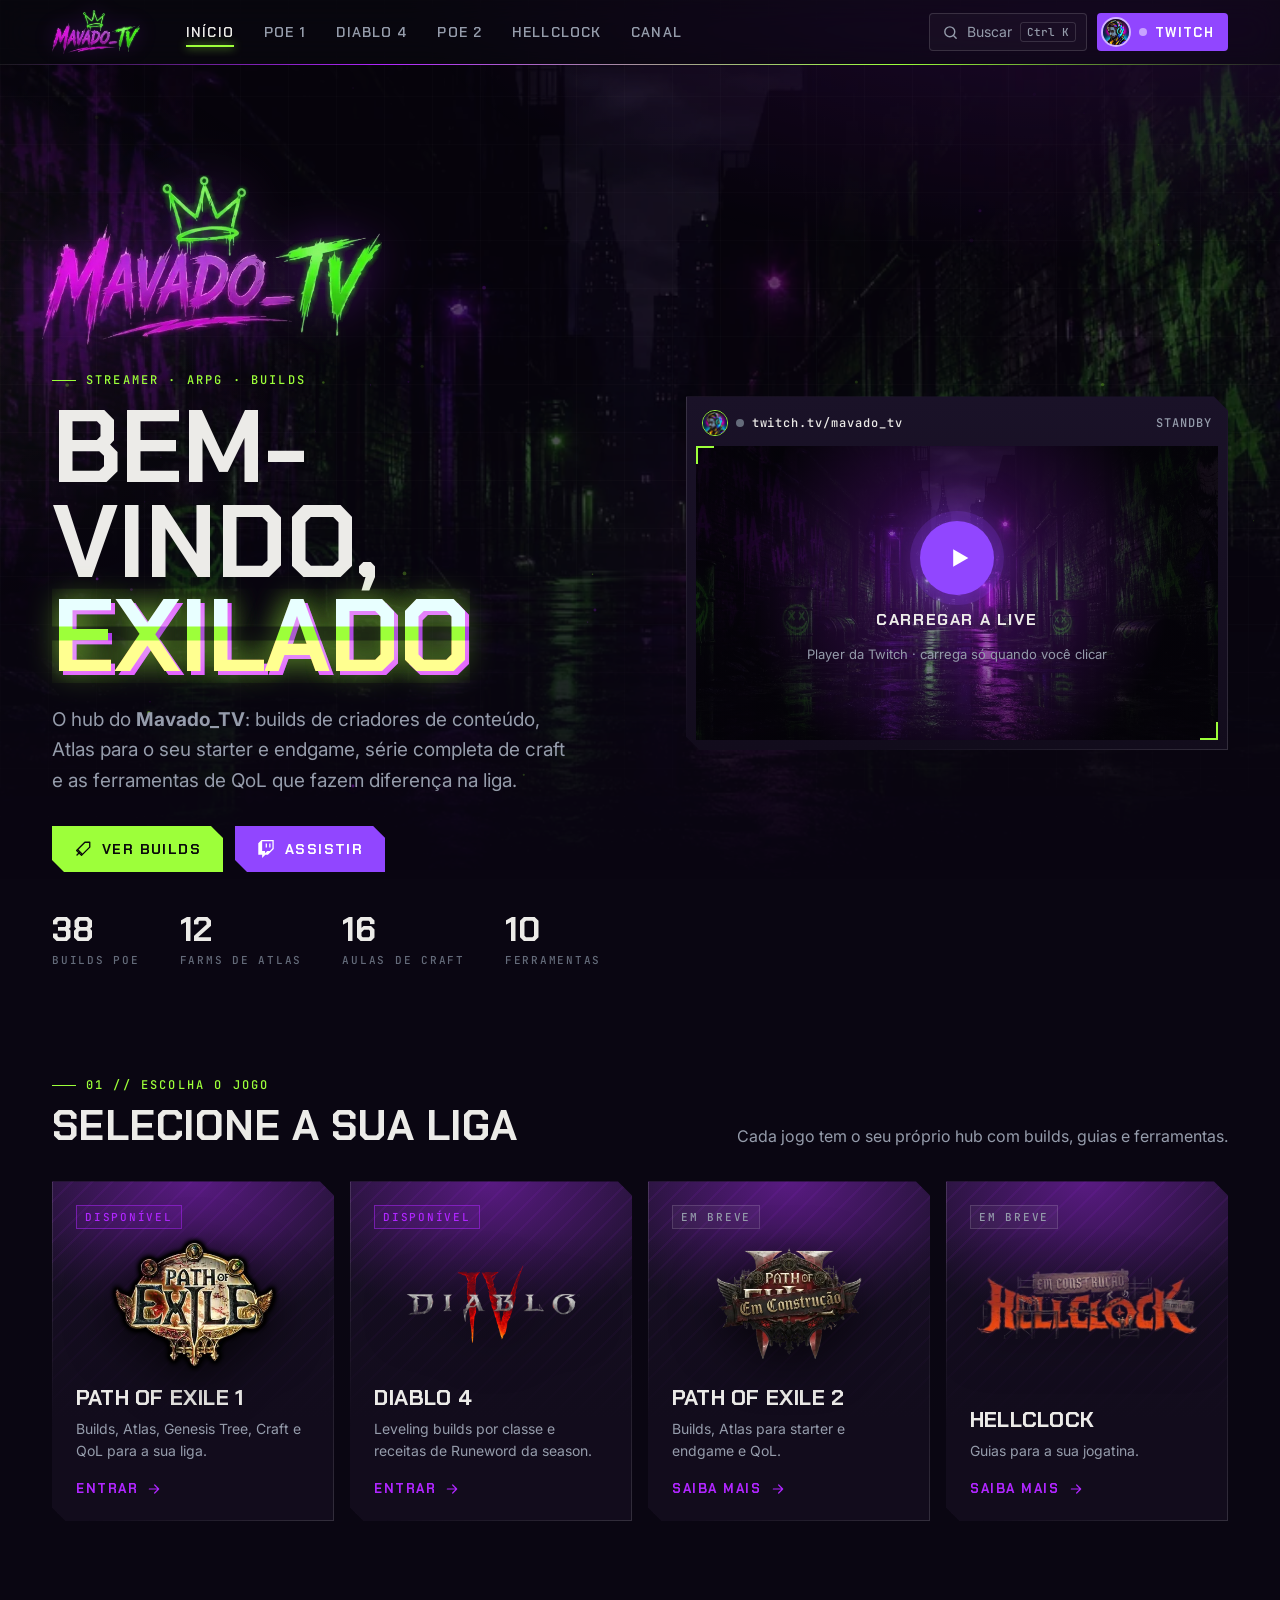
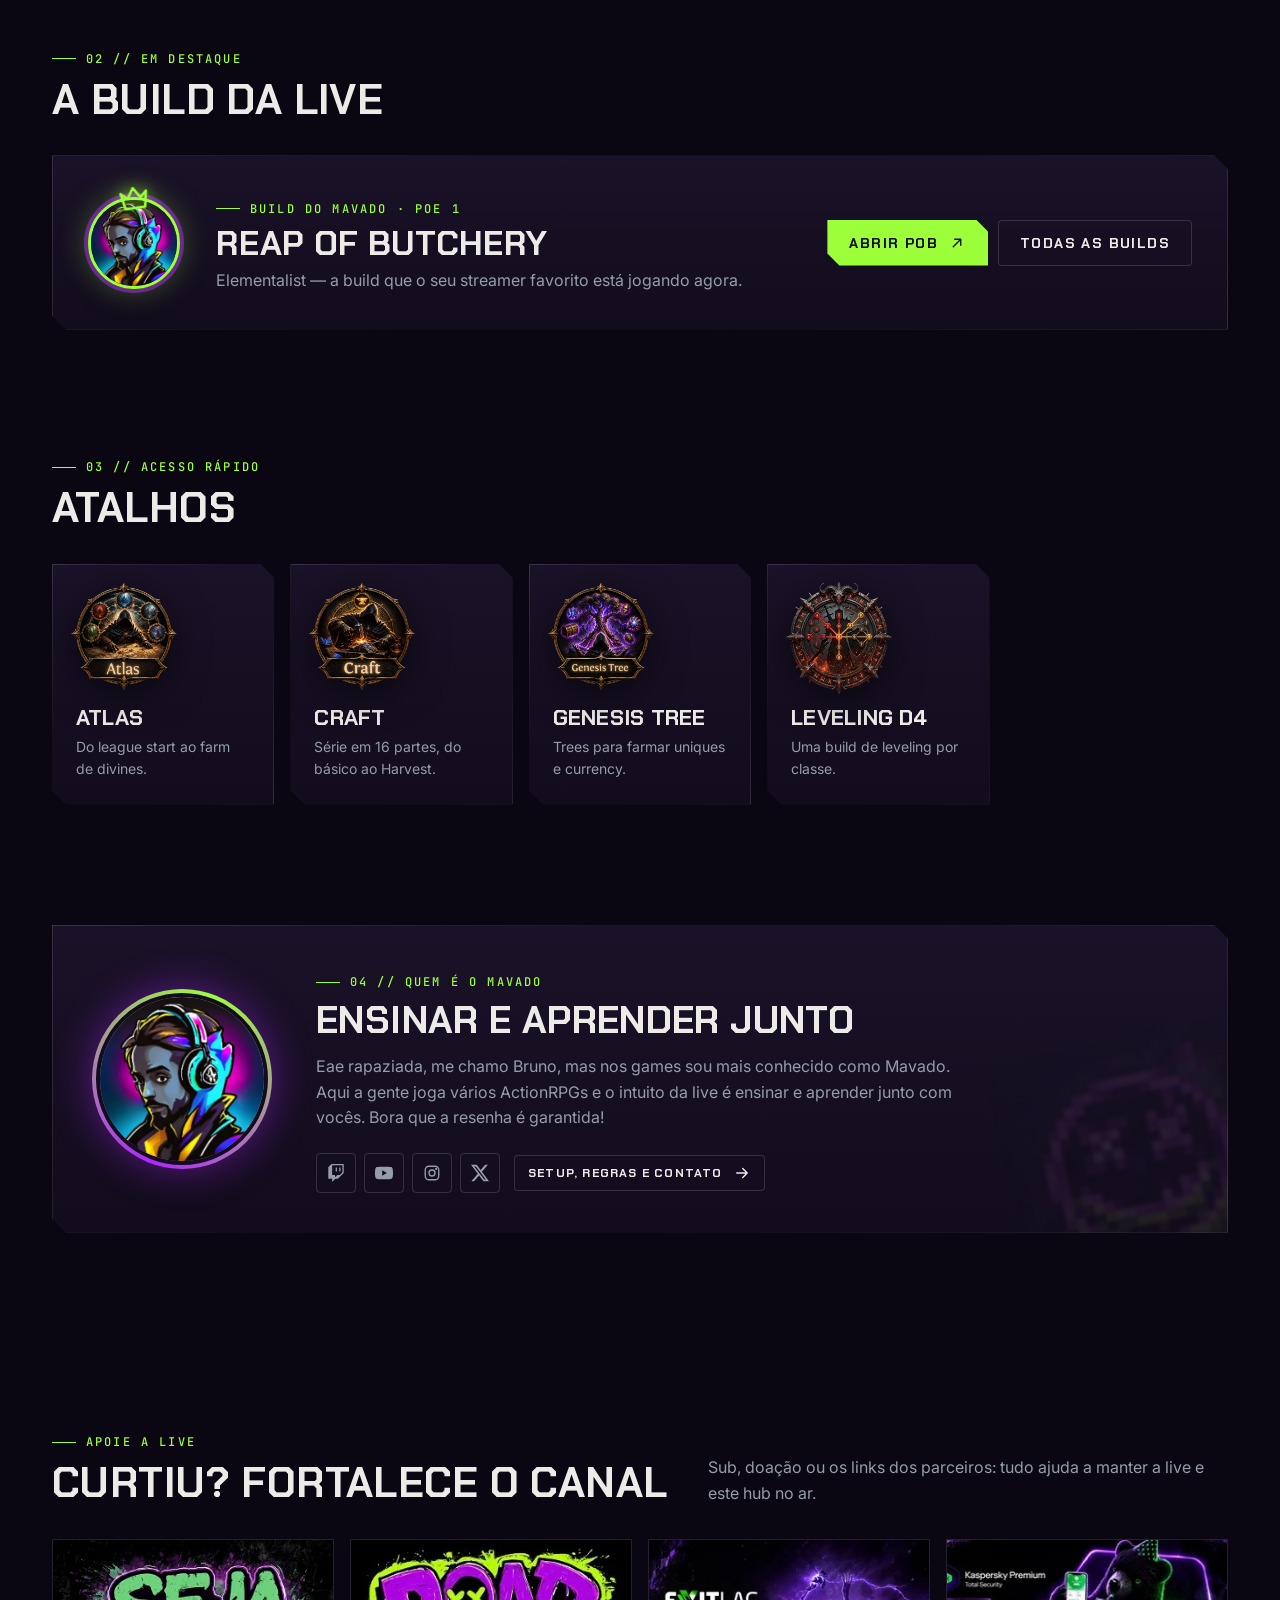
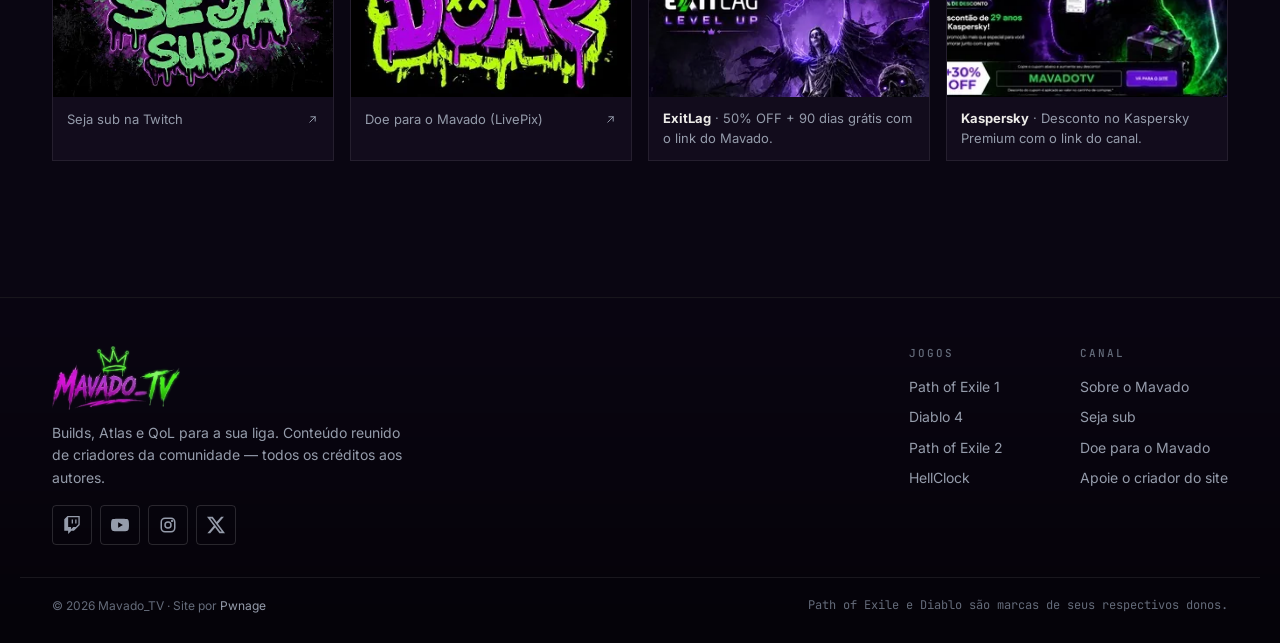
==== index.html @ 808d761b "Site Mavado_TV: hub de builds para PoE e Diablo 4 SPA estática (HTML/CSS/JS, sem build) com builds, " ====
<!doctype html>
<html lang="pt-BR">
<head>
  <meta charset="utf-8" />
  <meta name="viewport" content="width=device-width, initial-scale=1, viewport-fit=cover" />
  <title>Mavado_TV — Builds, Atlas e Guias de ARPG</title>
  <meta name="description" content="Hub do streamer Mavado_TV: builds de Path of Exile 1 e Diablo 4, Atlas para starter e endgame, Genesis Tree, série de craft e ferramentas de QoL." />
  <meta name="theme-color" content="#0a0612" />
  <meta property="og:type" content="website" />
  <meta property="og:title" content="Mavado_TV — Builds, Atlas e Guias" />
  <meta property="og:description" content="Builds, Atlas, Craft e QoL para Path of Exile e Diablo 4. Ao vivo na Twitch." />
  <meta property="og:url" content="https://mavadotv.github.io/" />
  <meta property="og:site_name" content="Mavado_TV" />
  <meta property="og:locale" content="pt_BR" />
  <meta property="og:image" content="https://mavadotv.github.io/assets/img/brand/og.jpg" />
  <meta name="twitter:image" content="https://mavadotv.github.io/assets/img/brand/og.jpg" />
  <meta property="og:image:width" content="1200" />
  <meta property="og:image:height" content="630" />
  <meta name="twitter:card" content="summary_large_image" />
  <link rel="canonical" href="https://mavadotv.github.io/" />
  <link rel="icon" href="assets/img/brand/favicon-64.png" type="image/png" />
  <link rel="apple-touch-icon" href="assets/img/brand/apple-touch-icon.png" />
  <link rel="preload" as="image" href="assets/img/brand/logo.webp" />
  <link rel="preconnect" href="https://fonts.googleapis.com" />
  <link rel="preconnect" href="https://fonts.gstatic.com" crossorigin />
  <link href="https://fonts.googleapis.com/css2?family=Chakra+Petch:wght@500;600;700&family=Inter:wght@400;500;600&family=JetBrains+Mono:wght@500&display=swap" rel="stylesheet" />
  <link rel="stylesheet" href="assets/css/style.css" />
</head>
<body data-game="home">
  <a class="skip" href="#main">Pular para o conteúdo</a>
  <canvas id="embers" aria-hidden="true"></canvas>
  <div class="grid-bg" aria-hidden="true"></div>

  <header class="topbar">
    <div class="topbar__inner">
      <a class="brand" href="#/" aria-label="Mavado_TV — início">
        <img class="brand__logo" src="assets/img/brand/logo.webp" alt="Mavado_TV" width="663" height="331" />
      </a>

      <nav class="nav" id="nav" aria-label="Principal">
        <a href="#/" data-nav="home">Início</a>
        <a href="#/poe1" data-nav="poe1">PoE 1</a>
        <a href="#/d4" data-nav="d4">Diablo 4</a>
        <a href="#/poe2" data-nav="poe2">PoE 2</a>
        <a href="#/hellclock" data-nav="hellclock">HellClock</a>
        <a href="#/canal" data-nav="canal">Canal</a>
      </nav>

      <div class="topbar__actions">
        <button class="search-btn" id="searchOpen" type="button" aria-label="Buscar (Ctrl+K)">
          <svg viewBox="0 0 24 24" aria-hidden="true"><circle cx="11" cy="11" r="7"/><path d="m20 20-3.5-3.5"/></svg>
          <span>Buscar</span><kbd>Ctrl K</kbd>
        </button>
        <a class="live-pill" id="livePill" href="https://www.twitch.tv/mavado_tv" target="_blank" rel="noopener">
          <img class="live-pill__avatar" src="assets/img/brand/avatar.webp" alt="" width="26" height="26" />
          <span class="live-pill__dot"></span><span class="live-pill__label">Twitch</span>
        </a>
        <button class="burger" id="burger" type="button" aria-label="Abrir menu" aria-expanded="false" aria-controls="nav">
          <span></span><span></span><span></span>
        </button>
      </div>
    </div>
  </header>

  <main id="main" tabindex="-1"></main>

  <footer class="footer">
    <div class="footer__inner">
      <div class="footer__brand">
        <img class="footer__logo" src="assets/img/brand/logo.webp" alt="Mavado_TV" width="663" height="331" loading="lazy" />
        <p>Builds, Atlas e QoL para a sua liga. Conteúdo reunido de criadores da comunidade — todos os créditos aos autores.</p>
        <div class="socials" id="footerSocials">
          <a href="https://www.twitch.tv/mavado_tv" target="_blank" rel="noopener" aria-label="Twitch" data-s="twitch"><svg viewBox="0 0 24 24" fill="currentColor" aria-hidden="true"><path d="M11.57 4.71h1.72v5.15h-1.72zm4.72 0H18v5.15h-1.71zM6 0 1.71 4.29v15.42h5.15V24l4.28-4.29h3.43L22.29 12V0zm14.57 11.14-3.43 3.43h-3.43l-3 3v-3H6.86V1.71h13.71z"/></svg></a>
          <a href="https://www.youtube.com/@MavadoTv" target="_blank" rel="noopener" aria-label="YouTube" data-s="youtube"><svg viewBox="0 0 24 24" fill="currentColor" aria-hidden="true"><path d="M23.5 6.19a3.02 3.02 0 0 0-2.12-2.14C19.5 3.55 12 3.55 12 3.55s-7.5 0-9.38.5A3.02 3.02 0 0 0 .5 6.19C0 8.07 0 12 0 12s0 3.93.5 5.81a3.02 3.02 0 0 0 2.12 2.14c1.88.5 9.38.5 9.38.5s7.5 0 9.38-.5a3.02 3.02 0 0 0 2.12-2.14C24 15.93 24 12 24 12s0-3.93-.5-5.81zM9.55 15.57V8.43L15.82 12z"/></svg></a>
          <a href="https://www.instagram.com/mavadotv/" target="_blank" rel="noopener" aria-label="Instagram" data-s="instagram"><svg viewBox="0 0 24 24" fill="none" stroke="currentColor" stroke-width="2" aria-hidden="true"><rect x="3" y="3" width="18" height="18" rx="5"/><circle cx="12" cy="12" r="4"/><circle cx="17.5" cy="6.5" r="0.6" fill="currentColor"/></svg></a>
          <a href="https://x.com/Mavado_Tv" target="_blank" rel="noopener" aria-label="X / Twitter" data-s="x"><svg viewBox="0 0 24 24" fill="currentColor" aria-hidden="true"><path d="M18.9 1.15h3.68l-8.04 9.19L24 22.85h-7.4l-5.8-7.59-6.64 7.59H.47l8.6-9.83L0 1.15h7.6l5.24 6.93zm-1.29 19.5h2.04L6.49 3.24H4.3z"/></svg></a>
        </div>
      </div>
      <div class="footer__cols">
        <div>
          <h4>Jogos</h4>
          <a href="#/poe1">Path of Exile 1</a>
          <a href="#/d4">Diablo 4</a>
          <a href="#/poe2">Path of Exile 2</a>
          <a href="#/hellclock">HellClock</a>
        </div>
        <div>
          <h4>Canal</h4>
          <a href="#/canal">Sobre o Mavado</a>
          <a href="https://www.twitch.tv/subs/mavado_tv" target="_blank" rel="noopener">Seja sub</a>
          <a href="https://livepix.gg/mavadotv" target="_blank" rel="noopener">Doe para o Mavado</a>
          <a href="https://livepix.gg/pwnage" target="_blank" rel="noopener">Apoie o criador do site</a>
        </div>
      </div>
    </div>
    <div class="footer__base">
      <span>© <span id="year"></span> Mavado_TV · Site por <a href="https://twitch.tv/pwnage_1" target="_blank" rel="noopener">Pwnage</a></span>
      <span class="mono">Path of Exile e Diablo são marcas de seus respectivos donos.</span>
    </div>
  </footer>

  <!-- Busca global -->
  <div class="search" id="search" hidden>
    <div class="search__backdrop" data-close></div>
    <div class="search__panel" role="dialog" aria-modal="true" aria-label="Buscar no site">
      <div class="search__field">
        <svg viewBox="0 0 24 24" aria-hidden="true"><circle cx="11" cy="11" r="7"/><path d="m20 20-3.5-3.5"/></svg>
        <input id="searchInput" type="search" placeholder="Builds, criadores, ferramentas, vídeos…" autocomplete="off" spellcheck="false" />
        <kbd data-close>Esc</kbd>
      </div>
      <ul class="search__results" id="searchResults" role="listbox"></ul>
    </div>
  </div>

  <!-- Player de vídeo -->
  <div class="player" id="player" hidden>
    <div class="player__backdrop" data-close></div>
    <div class="player__box" role="dialog" aria-modal="true" aria-label="Vídeo">
      <button class="player__close" type="button" data-close aria-label="Fechar vídeo">✕</button>
      <div class="player__frame" id="playerFrame"></div>
      <div class="player__meta" id="playerMeta"></div>
    </div>
  </div>

  <script src="assets/js/data.js"></script>
  <script src="assets/js/app.js"></script>
</body>
</html>
---- assets/css/style.css ----
/* =========================================================================
   MAVADO_TV — Design System
   Dark HUD · cortes angulares · acento por jogo
   ========================================================================= */

:root {
  color-scheme: dark;
  --bg: #0a0612;
  --bg-2: #0b0d13;
  --panel: #120c1c;
  --panel-2: #1a1228;
  --line: rgba(255, 255, 255, 0.08);
  --line-2: rgba(255, 255, 255, 0.14);
  --text: #ecebe8;
  --muted: #959cab;
  --dim: #646b7a;
  --twitch: #9146ff;
  --live: #ff3b4e;

  /* Cores da live: verde tóxico + roxo neon */
  --accent: #9dff3a;
  --accent-2: #c45bff;
  --accent-rgb: 157, 255, 58;
  --purple: #b026ff;
  --purple-rgb: 176, 38, 255;

  --font-display: "Chakra Petch", "Segoe UI", system-ui, sans-serif;
  --font-body: "Inter", "Segoe UI", system-ui, sans-serif;
  --font-mono: "JetBrains Mono", ui-monospace, Consolas, monospace;

  --radius: 4px;
  --cut: 14px;
  --max: 1240px;
  --gutter: clamp(16px, 4vw, 32px);
  --ease: cubic-bezier(0.2, 0.8, 0.2, 1);
}


*,
*::before,
*::after { box-sizing: border-box; }

html { scroll-behavior: smooth; -webkit-text-size-adjust: 100%; }

body {
  margin: 0;
  min-height: 100vh;
  background: var(--bg);
  color: var(--text);
  font: 400 16px/1.6 var(--font-body);
  -webkit-font-smoothing: antialiased;
  overflow-x: hidden;
  transition: background-color 0.4s;
}

img { max-width: 100%; display: block; }
a { color: inherit; text-decoration: none; }
button { font: inherit; color: inherit; background: none; border: 0; cursor: pointer; }
h1, h2, h3, h4 { font-family: var(--font-display); font-weight: 700; line-height: 1.1; margin: 0; letter-spacing: 0.01em; }
p { margin: 0; }
kbd { font: 500 11px var(--font-mono); padding: 2px 6px; border: 1px solid var(--line-2); border-radius: 3px; color: var(--muted); }
.mono { font-family: var(--font-mono); }
:focus-visible { outline: 2px solid var(--accent); outline-offset: 3px; }

.skip { position: absolute; left: -999px; top: 8px; z-index: 100; background: var(--accent); color: #000; padding: 8px 14px; font-weight: 600; }
.skip:focus { left: 8px; }

/* ---------- Fundo ---------- */
#embers { position: fixed; inset: 0; width: 100%; height: 100%; z-index: 0; pointer-events: none; opacity: 0.7; }
.grid-bg {
  position: fixed; inset: 0; z-index: 0; pointer-events: none;
  background:
    radial-gradient(1200px 600px at 85% -10%, rgba(var(--purple-rgb), 0.28), transparent 60%),
    radial-gradient(800px 500px at -10% 35%, rgba(var(--accent-rgb), 0.07), transparent 60%),
    linear-gradient(rgba(255, 255, 255, 0.025) 1px, transparent 1px) 0 0 / 48px 48px,
    linear-gradient(90deg, rgba(255, 255, 255, 0.025) 1px, transparent 1px) 0 0 / 48px 48px;
  mask-image: linear-gradient(to bottom, #000 0%, #000 50%, transparent 100%);
  transition: background 0.6s;
}

main, .topbar, .footer { position: relative; z-index: 1; }
main { min-height: 70vh; outline: none; }

/* ---------- Topbar ---------- */
.topbar {
  position: sticky; top: 0; z-index: 50;
  background: rgba(7, 8, 12, 0.72);
  backdrop-filter: blur(14px) saturate(140%);
  -webkit-backdrop-filter: blur(14px) saturate(140%);
  border-bottom: 1px solid var(--line);
}
.topbar::after {
  content: ""; position: absolute; left: 0; right: 0; bottom: -1px; height: 1px;
  background: linear-gradient(90deg, transparent, var(--purple) 30%, var(--accent) 70%, transparent);
}
.topbar__inner { max-width: var(--max); margin: 0 auto; padding: 0 var(--gutter); height: 64px; display: flex; align-items: center; gap: 24px; }

.brand { display: flex; align-items: center; gap: 10px; flex-shrink: 0; }
.brand__mark {
  width: 34px; height: 34px; display: grid; place-items: center; color: #000;
  background: linear-gradient(135deg, var(--accent-2), var(--accent));
  clip-path: polygon(0 0, 100% 0, 100% 70%, 70% 100%, 0 100%);
  box-shadow: 0 0 24px rgba(var(--accent-rgb), 0.5);
}
.brand__mark svg { width: 20px; height: 20px; }
.brand__text { font: 700 19px/1 var(--font-display); letter-spacing: 0.06em; }
.brand__text span { color: var(--accent); }

.nav { display: flex; gap: 2px; margin-left: 8px; }
.nav a {
  position: relative; padding: 8px 14px;
  font: 600 14px var(--font-display); letter-spacing: 0.08em; text-transform: uppercase; color: var(--muted);
  transition: color 0.2s;
}
.nav a::after {
  content: ""; position: absolute; left: 14px; right: 14px; bottom: 2px; height: 2px;
  background: var(--accent); transform: scaleX(0); transition: transform 0.3s var(--ease);
  box-shadow: 0 0 10px var(--accent);
}
.nav a:hover { color: var(--text); }
.nav a.is-active { color: var(--text); }
.nav a.is-active::after { transform: scaleX(1); }

.topbar__actions { margin-left: auto; display: flex; align-items: center; gap: 10px; }
.search-btn {
  display: flex; align-items: center; gap: 8px; height: 38px; padding: 0 10px 0 12px;
  border: 1px solid var(--line-2); border-radius: var(--radius); color: var(--muted); font-size: 14px;
  background: rgba(255, 255, 255, 0.03); transition: border-color 0.2s, color 0.2s;
}
.search-btn:hover { border-color: rgba(var(--accent-rgb), 0.6); color: var(--text); }
.search-btn svg, .search__field svg { width: 17px; height: 17px; fill: none; stroke: currentColor; stroke-width: 2; stroke-linecap: round; }

.live-pill {
  display: flex; align-items: center; gap: 8px; height: 38px; padding: 0 14px;
  background: var(--twitch); color: #fff; border-radius: var(--radius);
  font: 700 13px var(--font-display); letter-spacing: 0.1em; text-transform: uppercase;
  transition: transform 0.2s, box-shadow 0.2s;
}
.live-pill:hover { transform: translateY(-1px); box-shadow: 0 6px 24px rgba(145, 70, 255, 0.45); }
.live-pill__dot { width: 8px; height: 8px; border-radius: 50%; background: rgba(255, 255, 255, 0.5); }
.live-pill.is-live { background: var(--live); }
.live-pill.is-live .live-pill__dot { background: #fff; animation: pulse 1.4s infinite; }
@keyframes pulse { 0% { box-shadow: 0 0 0 0 rgba(255, 255, 255, 0.8); } 100% { box-shadow: 0 0 0 10px rgba(255, 255, 255, 0); } }

.burger { display: none; width: 40px; height: 40px; position: relative; }
.burger span { position: absolute; left: 10px; right: 10px; height: 2px; background: var(--text); transition: transform 0.3s, opacity 0.2s; }
.burger span:nth-child(1) { top: 13px; }
.burger span:nth-child(2) { top: 19px; }
.burger span:nth-child(3) { top: 25px; }
.burger[aria-expanded="true"] span:nth-child(1) { transform: translateY(6px) rotate(45deg); }
.burger[aria-expanded="true"] span:nth-child(2) { opacity: 0; }
.burger[aria-expanded="true"] span:nth-child(3) { transform: translateY(-6px) rotate(-45deg); }

/* ---------- Layout ---------- */
.wrap { max-width: var(--max); margin: 0 auto; padding: 0 var(--gutter); }
.section { padding-block: clamp(48px, 8vw, 96px); }
.section--tight { padding-top: 24px; }

.eyebrow {
  display: inline-flex; align-items: center; gap: 10px;
  font: 500 12px var(--font-mono); letter-spacing: 0.18em; text-transform: uppercase; color: var(--accent);
}
.eyebrow::before { content: ""; width: 24px; height: 1px; background: currentColor; }

.sec-head { display: flex; justify-content: space-between; align-items: end; gap: 24px; margin-bottom: 32px; flex-wrap: wrap; }
.sec-head h2 { font-size: clamp(28px, 4vw, 42px); margin-top: 10px; text-transform: uppercase; }
.sec-head p { color: var(--muted); max-width: 520px; }

.btn {
  --c: var(--accent);
  display: inline-flex; align-items: center; justify-content: center; gap: 10px;
  height: 46px; padding: 0 22px; white-space: nowrap;
  font: 700 14px var(--font-display); letter-spacing: 0.1em; text-transform: uppercase;
  color: #0a0a0a; background: var(--c);
  clip-path: polygon(0 0, calc(100% - 12px) 0, 100% 12px, 100% 100%, 12px 100%, 0 calc(100% - 12px));
  transition: filter 0.2s, transform 0.2s;
}
.btn:hover { filter: brightness(1.12); transform: translateY(-1px); }
.btn svg { width: 18px; height: 18px; }
.btn--twitch { --c: var(--twitch); color: #fff; }
.btn--ghost { background: transparent; color: var(--text); box-shadow: inset 0 0 0 1px var(--line-2); clip-path: none; border-radius: var(--radius); }
.btn--ghost:hover { box-shadow: inset 0 0 0 1px var(--accent); color: var(--accent); }
.btn--sm { height: 36px; padding: 0 14px; font-size: 12px; }

/* ---------- Cards base (corte angular + borda luminosa) ---------- */
.card {
  position: relative; background: linear-gradient(180deg, var(--panel-2), var(--panel));
  clip-path: polygon(0 0, calc(100% - var(--cut)) 0, 100% var(--cut), 100% 100%, var(--cut) 100%, 0 calc(100% - var(--cut)));
  transition: transform 0.35s var(--ease);
}
.card::before {
  content: ""; position: absolute; inset: 0; pointer-events: none; padding: 1px;
  background: linear-gradient(135deg, var(--line-2), transparent 40%, transparent 60%, var(--line-2));
  -webkit-mask: linear-gradient(#000 0 0) content-box, linear-gradient(#000 0 0);
  -webkit-mask-composite: xor; mask-composite: exclude;
  clip-path: inherit; transition: background 0.35s;
}
.card--link:hover { transform: translateY(-4px); }
.card--link:hover::before { background: linear-gradient(135deg, var(--purple), transparent 45%, transparent 55%, var(--accent)); }
.card--link:hover { box-shadow: 0 18px 50px -20px rgba(var(--purple-rgb), 0.55); }

/* ---------- Hero (home) ---------- */
.hero { padding-block: clamp(48px, 9vw, 110px) clamp(40px, 6vw, 72px); }
.hero__grid { display: grid; grid-template-columns: 1.05fr 1fr; gap: clamp(28px, 5vw, 64px); align-items: center; }
.hero h1 {
  font-size: clamp(44px, 8vw, 104px); line-height: 0.92; text-transform: uppercase; margin: 18px 0 22px;
  letter-spacing: -0.01em;
}
.hero h1 .glitch { position: relative; display: inline-block; color: var(--accent); text-shadow: 0 0 30px rgba(var(--accent-rgb), 0.45), 4px 4px 0 var(--purple); }
.hero h1 .glitch::before, .hero h1 .glitch::after {
  content: attr(data-text); position: absolute; inset: 0; pointer-events: none;
}
.hero h1 .glitch::before { color: var(--accent-2); animation: glitch 4s infinite steps(1); clip-path: inset(0 0 60% 0); }
.hero h1 .glitch::after { color: #ff2d6f; animation: glitch 4s infinite steps(1) reverse; clip-path: inset(55% 0 0 0); }
@keyframes glitch {
  0%, 92%, 100% { transform: none; opacity: 0; }
  93% { transform: translate(-3px, 1px); opacity: 0.8; }
  95% { transform: translate(3px, -1px); opacity: 0.8; }
  97% { transform: translate(-1px, 2px); opacity: 0.6; }
}
.hero__lead { font-size: clamp(16px, 1.6vw, 19px); color: var(--muted); max-width: 520px; }
.hero__cta { display: flex; gap: 12px; flex-wrap: wrap; margin-top: 30px; }
.hero__stats { display: flex; gap: clamp(18px, 4vw, 40px); margin-top: 40px; flex-wrap: wrap; }
.stat b { display: block; font: 700 clamp(26px, 3vw, 34px)/1 var(--font-display); color: var(--text); }
.stat span { font: 500 11px var(--font-mono); letter-spacing: 0.16em; text-transform: uppercase; color: var(--dim); }

.stream { padding: 10px; }
.stream__bar { display: flex; align-items: center; justify-content: space-between; gap: 10px; padding: 4px 6px 10px; font: 500 12px var(--font-mono); color: var(--muted); letter-spacing: 0.08em; }
.stream__bar .rec { display: inline-flex; align-items: center; gap: 8px; color: var(--text); }
.stream__bar .rec i { width: 8px; height: 8px; border-radius: 50%; background: var(--dim); }
.stream__bar .rec.is-live i { background: var(--live); box-shadow: 0 0 10px var(--live); animation: pulse 1.4s infinite; }
.stream__frame { position: relative; aspect-ratio: 16 / 9; background: #000; overflow: hidden; }
.stream__frame iframe { position: absolute; inset: 0; width: 100%; height: 100%; border: 0; }
.stream__placeholder {
  position: absolute; inset: 0; display: grid; place-items: center; text-align: center; padding: 20px;
  background: radial-gradient(circle at 50% 40%, rgba(145, 70, 255, 0.25), transparent 60%), #05050a;
}
.stream__placeholder button { display: grid; justify-items: center; gap: 14px; }
.stream__placeholder .play {
  width: 74px; height: 74px; display: grid; place-items: center; border-radius: 50%;
  background: var(--twitch); box-shadow: 0 0 0 10px rgba(145, 70, 255, 0.18), 0 0 50px rgba(145, 70, 255, 0.6);
  transition: transform 0.25s var(--ease);
}
.stream__placeholder button:hover .play { transform: scale(1.08); }
.stream__placeholder .play svg { width: 28px; height: 28px; fill: #fff; margin-left: 4px; }
.stream__placeholder small { color: var(--muted); font-size: 13px; }
.stream__placeholder strong { font: 700 16px var(--font-display); letter-spacing: 0.1em; text-transform: uppercase; }
.corner { position: absolute; width: 18px; height: 18px; border: 2px solid var(--accent); pointer-events: none; z-index: 2; }
.corner--tl { top: 0; left: 0; border-right: 0; border-bottom: 0; }
.corner--br { bottom: 0; right: 0; border-left: 0; border-top: 0; }

/* ---------- Game selector ---------- */
.games { display: grid; grid-template-columns: repeat(4, 1fr); gap: 16px; }
.game {
  --g: var(--purple-rgb);
  min-height: 340px; display: flex; flex-direction: column; justify-content: flex-end; padding: 24px; overflow: hidden; isolation: isolate;
}
.game__art { position: absolute; inset: 0; z-index: -1; transition: transform 0.6s var(--ease); }
.game__art::before {
  content: ""; position: absolute; inset: 0;
  background:
    radial-gradient(120% 70% at 50% 0%, rgba(var(--g), 0.42), transparent 60%),
    repeating-linear-gradient(135deg, rgba(var(--g), 0.07) 0 2px, transparent 2px 14px);
}
.game__art::after { content: ""; position: absolute; inset: 0; background: linear-gradient(to top, var(--panel) 30%, transparent 85%); }
.game__glyph {
  position: absolute; top: 26px; right: 22px; width: 96px; height: 96px; color: rgb(var(--g)); opacity: 0.9;
  filter: drop-shadow(0 0 18px rgba(var(--g), 0.7)); transition: transform 0.6s var(--ease);
}
.game:hover .game__glyph { transform: rotate(-8deg) scale(1.08); }
.game:hover .game__art { transform: scale(1.06); }
.game__tag {
  align-self: flex-start; margin-bottom: auto;
  font: 500 11px var(--font-mono); letter-spacing: 0.16em; text-transform: uppercase;
  padding: 4px 8px; border: 1px solid rgba(var(--g), 0.5); color: rgb(var(--g)); background: rgba(var(--g), 0.08);
}
.game__tag--soon { border-color: var(--line-2); color: var(--muted); background: rgba(255, 255, 255, 0.04); }
.game h3 { font-size: 26px; text-transform: uppercase; margin-bottom: 8px; }
.game p { color: var(--muted); font-size: 14px; }
.game__go {
  margin-top: 18px; display: inline-flex; align-items: center; gap: 8px;
  font: 700 13px var(--font-display); letter-spacing: 0.12em; text-transform: uppercase; color: rgb(var(--g));
}
.game__go svg { width: 16px; height: 16px; transition: transform 0.3s var(--ease); }
.game:hover .game__go svg { transform: translateX(4px); }
.game.card--link:hover::before { background: linear-gradient(135deg, rgb(var(--g)), transparent 45%, transparent 55%, rgb(var(--g))); }

/* ---------- Featured build ---------- */
.feature { display: grid; grid-template-columns: auto 1fr auto; align-items: center; gap: clamp(18px, 3vw, 36px); padding: clamp(22px, 3vw, 36px); }
.feature__badge {
  width: 88px; height: 88px; display: grid; place-items: center;
  background: rgba(var(--accent-rgb), 0.12); color: var(--accent); border: 1px solid rgba(var(--accent-rgb), 0.4);
  clip-path: polygon(50% 0, 100% 25%, 100% 75%, 50% 100%, 0 75%, 0 25%);
}
.feature__badge svg { width: 40px; height: 40px; }
.feature h3 { font-size: clamp(24px, 3vw, 34px); text-transform: uppercase; margin: 8px 0 6px; }
.feature p { color: var(--muted); }
.feature__actions { display: flex; gap: 10px; flex-wrap: wrap; }

/* ---------- Page header ---------- */
.page-head { padding-block: clamp(36px, 6vw, 72px) clamp(20px, 3vw, 32px); }
.crumbs { display: flex; flex-wrap: wrap; gap: 8px; font: 500 12px var(--font-mono); letter-spacing: 0.12em; text-transform: uppercase; color: var(--dim); margin-bottom: 18px; }
.crumbs a:hover { color: var(--accent); }
.crumbs span[aria-current] { color: var(--accent); }
.page-head h1 { font-size: clamp(36px, 6vw, 72px); text-transform: uppercase; }
.page-head p { color: var(--muted); max-width: 640px; margin-top: 14px; font-size: 17px; }
.page-head .hl { color: var(--accent); }

/* ---------- Hub tiles ---------- */
.tiles { display: grid; grid-template-columns: repeat(auto-fill, minmax(220px, 1fr)); gap: 16px; }
.tile { padding: 24px; min-height: 200px; display: flex; flex-direction: column; }
.tile__icon {
  width: 52px; height: 52px; display: grid; place-items: center; margin-bottom: auto;
  color: var(--accent); background: rgba(var(--accent-rgb), 0.1); border: 1px solid rgba(var(--accent-rgb), 0.3);
  transition: background 0.3s, color 0.3s, box-shadow 0.3s;
}
.tile__icon svg { width: 26px; height: 26px; }
.tile:hover .tile__icon { background: var(--accent); color: #0a0a0a; box-shadow: 0 0 28px rgba(var(--accent-rgb), 0.6); }
.tile h3 { font-size: 22px; text-transform: uppercase; margin-top: 22px; }
.tile p { color: var(--muted); font-size: 14px; margin-top: 6px; }
.tile__count { position: absolute; top: 20px; right: 22px; font: 500 12px var(--font-mono); color: var(--dim); }

/* ---------- Toolbar (filtros + busca) ---------- */
.toolbar { display: flex; flex-wrap: wrap; gap: 12px; align-items: center; justify-content: space-between; margin-bottom: 24px; }
.chips { display: flex; gap: 6px; flex-wrap: wrap; }
.chip {
  display: inline-flex; align-items: center; gap: 8px; height: 36px; padding: 0 14px;
  font: 600 13px var(--font-display); letter-spacing: 0.08em; text-transform: uppercase; color: var(--muted);
  border: 1px solid var(--line-2); border-radius: var(--radius); background: rgba(255, 255, 255, 0.02);
  transition: all 0.2s;
}
.chip:hover { color: var(--text); border-color: rgba(var(--accent-rgb), 0.5); }
.chip[aria-pressed="true"], .chip[aria-selected="true"] { color: #0a0a0a; background: var(--accent); border-color: var(--accent); }
.chip small { font: 500 11px var(--font-mono); opacity: 0.7; }
.filter-input {
  display: flex; align-items: center; gap: 8px; height: 40px; padding: 0 12px; min-width: 240px;
  border: 1px solid var(--line-2); border-radius: var(--radius); background: rgba(0, 0, 0, 0.3);
}
.filter-input:focus-within { border-color: var(--accent); }
.filter-input svg { width: 16px; height: 16px; fill: none; stroke: var(--muted); stroke-width: 2; flex-shrink: 0; }
.filter-input input { flex: 1; min-width: 0; background: none; border: 0; outline: none; color: var(--text); font: inherit; font-size: 14px; }
.cat-desc { color: var(--muted); font-size: 14px; margin: -8px 0 22px; min-height: 1.6em; }
.cat-desc.is-warn { color: var(--accent-2); }

/* ---------- Build cards ---------- */
.builds { display: grid; grid-template-columns: repeat(auto-fill, minmax(290px, 1fr)); gap: 18px; }
.build { display: flex; flex-direction: column; }
.build__thumb { position: relative; aspect-ratio: 16 / 9; overflow: hidden; background: #000; width: 100%; text-align: left; }
.build__thumb img { width: 100%; height: 100%; object-fit: cover; opacity: 0.75; transition: transform 0.5s var(--ease), opacity 0.3s; }
.build__thumb::after { content: ""; position: absolute; inset: 0; background: linear-gradient(to top, var(--panel-2) 0%, transparent 60%); }
.build:hover .build__thumb img { transform: scale(1.06); opacity: 1; }
.build__play {
  position: absolute; z-index: 1; left: 50%; top: 45%; transform: translate(-50%, -50%) scale(0.9);
  width: 54px; height: 54px; display: grid; place-items: center; border-radius: 50%;
  background: rgba(0, 0, 0, 0.55); border: 1px solid rgba(255, 255, 255, 0.4); backdrop-filter: blur(4px);
  opacity: 0; transition: all 0.3s var(--ease);
}
.build__play svg { width: 20px; height: 20px; fill: #fff; margin-left: 3px; }
.build__thumb:hover .build__play, .build__thumb:focus-visible .build__play { opacity: 1; transform: translate(-50%, -50%) scale(1); background: var(--accent); border-color: var(--accent); }
.build__cat {
  position: absolute; z-index: 1; top: 12px; left: 12px;
  font: 500 10px var(--font-mono); letter-spacing: 0.16em; text-transform: uppercase;
  padding: 4px 8px; background: rgba(0, 0, 0, 0.7); border: 1px solid rgba(var(--accent-rgb), 0.5); color: var(--accent);
}
.build__flag { position: absolute; z-index: 1; top: 12px; right: 12px; font: 600 10px var(--font-mono); padding: 4px 7px; background: #0f9d58; color: #fff; letter-spacing: 0.1em; }
.build__body { padding: 16px 20px 20px; display: flex; flex-direction: column; flex: 1; }
.build__asc { font: 500 11px var(--font-mono); letter-spacing: 0.14em; text-transform: uppercase; color: var(--accent); }
.build h3 { font-size: 20px; margin: 6px 0 4px; }
.build__by { font-size: 13px; color: var(--muted); }
.build__by a { color: var(--text); border-bottom: 1px dashed var(--line-2); }
.build__by a:hover { color: var(--accent); border-color: var(--accent); }
.build__actions { margin-top: auto; padding-top: 16px; display: flex; gap: 8px; flex-wrap: wrap; }
.pob-list { display: flex; flex-wrap: wrap; gap: 6px; margin-top: 14px; }
.pob-list a { font: 500 11px var(--font-mono); padding: 5px 8px; border: 1px solid var(--line-2); color: var(--muted); border-radius: 3px; transition: all 0.2s; }
.pob-list a:hover { color: #0a0a0a; background: var(--accent); border-color: var(--accent); }
.tbd { font: 500 11px var(--font-mono); letter-spacing: 0.1em; color: var(--dim); align-self: center; padding: 0 6px; }

.empty { padding: 48px 20px; text-align: center; color: var(--muted); border: 1px dashed var(--line-2); }

/* ---------- Atlas ---------- */
.phases { display: grid; grid-template-columns: repeat(4, 1fr); gap: 0; margin-bottom: 32px; position: relative; }
.phase {
  position: relative; padding: 16px 16px 16px 0; text-align: left;
  border-top: 2px solid var(--line-2); color: var(--muted); transition: color 0.2s;
}
.phase::before {
  content: ""; position: absolute; top: -7px; left: 0; width: 12px; height: 12px; transform: rotate(45deg);
  background: var(--bg); border: 2px solid var(--line-2); transition: all 0.25s;
}
.phase b { display: block; font: 700 18px var(--font-display); text-transform: uppercase; letter-spacing: 0.04em; color: inherit; margin-top: 6px; }
.phase small { font: 500 11px var(--font-mono); letter-spacing: 0.14em; text-transform: uppercase; }
.phase:hover { color: var(--text); }
.phase[aria-selected="true"] { color: var(--text); border-color: var(--accent); }
.phase[aria-selected="true"]::before { background: var(--accent); border-color: var(--accent); box-shadow: 0 0 14px var(--accent); }
.phase[aria-selected="true"] small { color: var(--accent); }
.atlas-intro { color: var(--muted); margin-bottom: 22px; max-width: 680px; }
.strats { display: grid; grid-template-columns: repeat(auto-fill, minmax(340px, 1fr)); gap: 18px; }
.strat { padding: 24px; display: flex; flex-direction: column; gap: 14px; }
.strat h3 { font-size: 22px; text-transform: uppercase; }
.strat__credit { font-size: 13px; color: var(--muted); margin-top: -8px; }
.strat__credit a { color: var(--accent); }
.spec { display: grid; grid-template-columns: 76px 1fr; gap: 6px 12px; font-size: 14px; }
.spec dt { font: 500 11px var(--font-mono); letter-spacing: 0.14em; text-transform: uppercase; color: var(--dim); padding-top: 3px; }
.spec dd { margin: 0; }
.spec ul { margin: 0; padding: 0; list-style: none; display: flex; flex-wrap: wrap; gap: 6px; }
.spec li { font: 500 12px var(--font-mono); padding: 3px 8px; background: rgba(var(--accent-rgb), 0.1); border: 1px solid rgba(var(--accent-rgb), 0.25); color: var(--accent-2); }
.strat__notes { color: var(--muted); font-size: 14px; border-left: 2px solid rgba(var(--accent-rgb), 0.5); padding-left: 12px; }
.strat__actions { margin-top: auto; display: flex; gap: 8px; flex-wrap: wrap; }

/* ---------- Genesis / Tools ---------- */
.list-grid { display: grid; grid-template-columns: repeat(auto-fill, minmax(300px, 1fr)); gap: 16px; }
.item { padding: 22px 22px 22px 22px; display: flex; flex-direction: column; gap: 10px; }
.item__top { display: flex; align-items: center; justify-content: space-between; gap: 10px; }
.item__type { font: 500 11px var(--font-mono); letter-spacing: 0.14em; text-transform: uppercase; color: var(--accent); }
.item__badge { font: 600 10px var(--font-mono); letter-spacing: 0.12em; text-transform: uppercase; padding: 3px 7px; background: rgba(15, 157, 88, 0.15); color: #3ddc84; border: 1px solid rgba(61, 220, 132, 0.35); }
.item h3 { font-size: 21px; display: flex; align-items: center; gap: 10px; }
.item h3 svg { width: 16px; height: 16px; color: var(--dim); flex-shrink: 0; transition: transform 0.3s var(--ease), color 0.3s; }
.item:hover h3 svg { transform: translate(3px, -3px); color: var(--accent); }
.item__sub { font-size: 13px; color: var(--dim); margin-top: -6px; }
.item p { color: var(--muted); font-size: 14px; }
.item__domain { margin-top: auto; padding-top: 6px; font: 500 11px var(--font-mono); color: var(--dim); }

.orb {
  width: 56px; height: 56px; border-radius: 50%; flex-shrink: 0; display: grid; place-items: center;
  background: radial-gradient(circle at 35% 30%, rgba(255, 255, 255, 0.5), rgba(var(--accent-rgb), 0.6) 35%, rgba(var(--accent-rgb), 0.1) 70%);
  box-shadow: 0 0 30px rgba(var(--accent-rgb), 0.35), inset 0 0 12px rgba(0, 0, 0, 0.5);
}
.orb svg { width: 24px; height: 24px; color: #fff; }
.genesis { flex-direction: row; gap: 18px; align-items: flex-start; }
.genesis > div { display: flex; flex-direction: column; gap: 8px; }

/* ---------- Craft ---------- */
.craft-top { display: flex; align-items: center; justify-content: space-between; gap: 20px; flex-wrap: wrap; margin-bottom: 24px; padding: 18px 22px; }
.progress { flex: 1; min-width: 220px; }
.progress__label { display: flex; justify-content: space-between; font: 500 12px var(--font-mono); letter-spacing: 0.1em; color: var(--muted); text-transform: uppercase; margin-bottom: 8px; }
.progress__label b { color: var(--accent); }
.progress__bar { height: 8px; background: rgba(255, 255, 255, 0.06); overflow: hidden; clip-path: polygon(0 0, 100% 0, calc(100% - 6px) 100%, 0 100%); }
.progress__bar i { display: block; height: 100%; width: 0; background: linear-gradient(90deg, var(--accent), var(--accent-2)); box-shadow: 0 0 12px var(--accent); transition: width 0.5s var(--ease); }
.episodes { display: grid; grid-template-columns: repeat(auto-fill, minmax(260px, 1fr)); gap: 16px; }
.ep { display: flex; flex-direction: column; }
.ep .build__thumb img { opacity: 0.6; }
.ep__num { position: absolute; z-index: 1; left: 14px; bottom: 8px; font: 700 42px/1 var(--font-display); color: var(--text); text-shadow: 0 2px 12px #000; }
.ep__num small { font-size: 14px; color: var(--accent); letter-spacing: 0.1em; margin-right: 4px; }
.ep__body { padding: 12px 16px 16px; display: flex; gap: 12px; align-items: flex-start; flex: 1; }
.ep__body p { flex: 1; font-size: 14px; font-weight: 500; }
.check {
  flex-shrink: 0; width: 26px; height: 26px; display: grid; place-items: center;
  border: 1px solid var(--line-2); border-radius: 3px; color: transparent; transition: all 0.2s;
}
.check svg { width: 14px; height: 14px; }
.check:hover { border-color: var(--accent); }
.check[aria-pressed="true"] { background: var(--accent); border-color: var(--accent); color: #0a0a0a; }
.ep.is-done .build__thumb img { filter: grayscale(0.8); opacity: 0.35; }
.ep.is-done .ep__body p { color: var(--muted); }

/* ---------- Diablo 4 ---------- */
.classes { display: grid; grid-template-columns: repeat(auto-fill, minmax(260px, 1fr)); gap: 16px; }
.cls { padding: 22px; min-height: 190px; display: flex; flex-direction: column; overflow: hidden; }
.cls__mono {
  position: absolute; right: -6px; bottom: -22px; font: 700 120px/1 var(--font-display); color: rgba(var(--accent-rgb), 0.08);
  pointer-events: none; transition: color 0.3s, transform 0.5s var(--ease);
}
.cls:hover .cls__mono { color: rgba(var(--accent-rgb), 0.2); transform: translateX(-6px); }
.cls__src { font: 500 11px var(--font-mono); letter-spacing: 0.14em; text-transform: uppercase; color: var(--dim); }
.cls h3 { font-size: 26px; text-transform: uppercase; margin: 10px 0 4px; }
.cls p { color: var(--accent-2); font-size: 14px; font-weight: 500; }
.cls__go { margin-top: auto; padding-top: 18px; font: 700 12px var(--font-display); letter-spacing: 0.12em; text-transform: uppercase; color: var(--accent); display: inline-flex; gap: 8px; align-items: center; }
.cls__go svg { width: 14px; height: 14px; }

.banner { display: grid; grid-template-columns: 1fr auto; gap: 24px; align-items: center; padding: clamp(24px, 4vw, 44px); overflow: hidden; }
.banner h2 { font-size: clamp(26px, 4vw, 44px); text-transform: uppercase; margin: 10px 0; }
.banner p { color: var(--muted); max-width: 560px; }
.banner__rune {
  position: absolute; right: -40px; top: 50%; transform: translateY(-50%); width: 320px; height: 320px; color: rgba(var(--accent-rgb), 0.12);
  pointer-events: none; animation: spin 40s linear infinite;
}
@keyframes spin { to { transform: translateY(-50%) rotate(360deg); } }
.banner > *:not(.banner__rune) { position: relative; }

/* ---------- Soon ---------- */
.soon { text-align: center; padding-block: clamp(60px, 10vw, 120px); }
.soon__glyph { width: 140px; height: 140px; margin: 0 auto 28px; color: var(--accent); filter: drop-shadow(0 0 30px rgba(var(--accent-rgb), 0.6)); animation: float 5s ease-in-out infinite; }
@keyframes float { 50% { transform: translateY(-10px); } }
.soon h1 { font-size: clamp(40px, 7vw, 84px); text-transform: uppercase; }
.soon p { color: var(--muted); max-width: 540px; margin: 16px auto 30px; font-size: 17px; }
.soon .term { display: inline-block; font: 500 13px var(--font-mono); color: var(--accent); padding: 8px 14px; border: 1px solid rgba(var(--accent-rgb), 0.35); background: rgba(var(--accent-rgb), 0.06); margin-bottom: 26px; }
.soon .term::after { content: "_"; animation: blink 1s steps(1) infinite; }
@keyframes blink { 50% { opacity: 0; } }

/* ---------- Support strip ---------- */
.support { display: grid; grid-template-columns: 1fr auto; gap: 24px; align-items: center; padding: clamp(24px, 4vw, 40px); }
.support h2 { font-size: clamp(24px, 3.4vw, 36px); text-transform: uppercase; margin-top: 10px; }
.support p { color: var(--muted); margin-top: 8px; }
.support__actions { display: flex; gap: 12px; flex-wrap: wrap; }

/* ---------- Footer ---------- */
.footer { border-top: 1px solid var(--line); background: linear-gradient(180deg, transparent, rgba(0, 0, 0, 0.5)); margin-top: 40px; }
.footer__inner { max-width: var(--max); margin: 0 auto; padding: 48px var(--gutter) 32px; display: flex; justify-content: space-between; gap: 40px; flex-wrap: wrap; }
.footer__brand { max-width: 360px; }
.footer__brand p { color: var(--muted); font-size: 14px; margin-top: 12px; }
.footer__cols { display: flex; gap: clamp(32px, 6vw, 80px); flex-wrap: wrap; }
.footer h4 { font: 500 11px var(--font-mono); letter-spacing: 0.18em; text-transform: uppercase; color: var(--dim); margin-bottom: 12px; }
.footer__cols a { display: block; color: var(--muted); font-size: 14px; padding: 4px 0; transition: color 0.2s; }
.footer__cols a:hover { color: var(--accent); }
.footer__base {
  max-width: var(--max); margin: 0 auto; padding: 18px var(--gutter) 28px; border-top: 1px solid var(--line);
  display: flex; justify-content: space-between; gap: 12px; flex-wrap: wrap; font-size: 12px; color: var(--dim);
}
.footer__base a { color: var(--muted); }
.footer__base a:hover { color: var(--accent); }

/* ---------- Search modal ---------- */
.search, .player { position: fixed; inset: 0; z-index: 90; display: flex; justify-content: center; }
.search[hidden], .player[hidden] { display: none; }
.search { align-items: flex-start; padding: 10vh 16px 16px; }
.search__backdrop, .player__backdrop { position: absolute; inset: 0; background: rgba(3, 4, 8, 0.78); backdrop-filter: blur(6px); }
.search__panel {
  position: relative; width: 100%; max-width: 640px; max-height: 72vh; display: flex; flex-direction: column;
  background: var(--panel); border: 1px solid var(--line-2); box-shadow: 0 30px 80px rgba(0, 0, 0, 0.6), 0 0 0 1px rgba(var(--accent-rgb), 0.15);
  animation: pop 0.25s var(--ease);
}
@keyframes pop { from { opacity: 0; transform: translateY(-10px) scale(0.98); } }
.search__field { display: flex; align-items: center; gap: 12px; padding: 0 16px; height: 58px; border-bottom: 1px solid var(--line); color: var(--muted); }
.search__field input { flex: 1; min-width: 0; height: 100%; background: none; border: 0; outline: none; color: var(--text); font: 500 17px var(--font-body); }
.search__field input::-webkit-search-cancel-button { display: none; }
.search__field kbd { cursor: pointer; }
.search__results { list-style: none; margin: 0; padding: 8px; overflow-y: auto; }
.search__results li a { display: flex; align-items: center; gap: 14px; padding: 10px 12px; border-radius: 3px; }
.search__results li a[aria-selected="true"], .search__results li a:hover { background: rgba(var(--accent-rgb), 0.12); }
.search__results .r-type { flex-shrink: 0; width: 86px; font: 500 10px var(--font-mono); letter-spacing: 0.12em; text-transform: uppercase; color: var(--accent); }
.search__results .r-main { flex: 1; min-width: 0; }
.search__results .r-main b { display: block; font-weight: 600; font-size: 15px; white-space: nowrap; overflow: hidden; text-overflow: ellipsis; }
.search__results .r-main small { color: var(--dim); font-size: 12px; }
.search__results mark { background: none; color: var(--accent-2); }
.search__hint { padding: 28px 12px; text-align: center; color: var(--dim); font-size: 14px; }

/* ---------- Player modal ---------- */
.player { align-items: center; padding: 16px; }
.player__box { position: relative; width: 100%; max-width: 1080px; animation: pop 0.25s var(--ease); }
.player__frame { position: relative; aspect-ratio: 16 / 9; background: #000; box-shadow: 0 0 0 1px rgba(var(--accent-rgb), 0.4), 0 30px 90px rgba(0, 0, 0, 0.7); }
.player__frame iframe { position: absolute; inset: 0; width: 100%; height: 100%; border: 0; }
.player__close { position: absolute; top: -44px; right: 0; width: 36px; height: 36px; font-size: 18px; color: var(--text); border: 1px solid var(--line-2); background: var(--panel); }
.player__close:hover { border-color: var(--accent); color: var(--accent); }
.player__meta { display: flex; justify-content: space-between; align-items: center; gap: 16px; padding: 14px 2px; flex-wrap: wrap; }
.player__meta b { font: 700 18px var(--font-display); }
.player__meta small { display: block; color: var(--muted); }

/* ---------- Reveal on scroll ---------- */
.reveal { opacity: 0; transform: translateY(18px); transition: opacity 0.6s var(--ease), transform 0.6s var(--ease); }
.reveal.is-in { opacity: 1; transform: none; }

/* =========================================================================
   Responsivo
   ========================================================================= */
@media (max-width: 1080px) {
  .games { grid-template-columns: repeat(2, 1fr); }
  .search-btn span, .search-btn kbd { display: none; }
  .search-btn { padding: 0 10px; }
}

@media (max-width: 900px) {
  .burger { display: block; }
  .nav {
    position: fixed; top: 64px; left: 0; right: 0; margin: 0; flex-direction: column; gap: 0;
    padding: 12px var(--gutter) 24px; background: var(--bg); border-bottom: 1px solid var(--line);
    transform: translateY(-8px); opacity: 0; visibility: hidden; transition: all 0.25s var(--ease);
  }
  .nav.is-open { transform: none; opacity: 1; visibility: visible; }
  .nav a { padding: 14px 4px; font-size: 16px; border-bottom: 1px solid var(--line); }
  .nav a::after { left: 0; right: auto; width: 3px; top: 12px; bottom: 12px; height: auto; transform: scaleY(0); }
  .nav a.is-active::after { transform: scaleY(1); }
  .hero__grid { grid-template-columns: 1fr; }
  .feature { grid-template-columns: auto 1fr; }
  .feature__actions { grid-column: 1 / -1; }
  .phases { grid-template-columns: repeat(2, 1fr); row-gap: 8px; }
  .banner, .support { grid-template-columns: 1fr; }
}

@media (max-width: 560px) {
  .topbar__inner { gap: 10px; }
  .brand__text { font-size: 17px; }
  .live-pill__label { display: none; }
  .live-pill { padding: 0 12px; }
  .games { grid-template-columns: 1fr; }
  .game { min-height: 260px; }
  .feature { grid-template-columns: 1fr; }
  .feature__badge { width: 64px; height: 64px; }
  .strats, .list-grid, .builds { grid-template-columns: 1fr; }
  .filter-input { min-width: 0; width: 100%; }
  .toolbar { flex-direction: column; align-items: stretch; }
  .chips { flex-wrap: nowrap; overflow-x: auto; margin: 0 calc(var(--gutter) * -1); padding: 0 var(--gutter) 4px; scrollbar-width: none; }
  .chips::-webkit-scrollbar { display: none; }
  .chip { flex-shrink: 0; }
  .hero__cta .btn { flex: 1; }
  .search__results .r-type { width: 64px; }
  .spec { grid-template-columns: 64px 1fr; }
}

@media (prefers-reduced-motion: reduce) {
  *, *::before, *::after { animation-duration: 0.01ms !important; animation-iteration-count: 1 !important; transition-duration: 0.01ms !important; scroll-behavior: auto !important; }
  .reveal { opacity: 1; transform: none; }
  #embers { display: none; }
}

/* =========================================================================
   Imagens da live, logos e ícones
   ========================================================================= */
img { -webkit-user-drag: none; }

/* Logo neon (fundo preto some com blend "screen") */
.brand__logo { height: 44px; width: auto; filter: drop-shadow(0 0 10px rgba(var(--purple-rgb), 0.35)); transition: filter 0.3s; }
.brand:hover .brand__logo { filter: drop-shadow(0 0 16px rgba(var(--accent-rgb), 0.55)); }
.footer__logo { height: 64px; width: auto; }

.live-pill { padding-left: 4px; }
.live-pill__avatar { width: 30px; height: 30px; border-radius: 50%; border: 2px solid rgba(255, 255, 255, 0.6); object-fit: cover; }
.live-pill.is-live .live-pill__avatar { border-color: #fff; box-shadow: 0 0 0 2px var(--live); }

/* Banner da live atrás do hero */
main { isolation: isolate; }
.hero-bg {
  position: absolute; left: 0; right: 0; top: 0; height: min(820px, 110vh); z-index: -1; pointer-events: none;
  background-size: cover; background-position: center 30%; opacity: 0.38;
  -webkit-mask-image: linear-gradient(to bottom, #000 30%, transparent 100%); mask-image: linear-gradient(to bottom, #000 30%, transparent 100%);
}
.hero-bg--short { height: 520px; opacity: 0.32; }
.hero__logo { display: block; width: min(340px, 72%); height: auto; margin: 0 0 18px -10px; filter: drop-shadow(0 0 24px rgba(var(--purple-rgb), 0.5)); }
.hero h1 { margin-top: 12px; }

.rec__avatar { width: 26px; height: 26px; border-radius: 50%; object-fit: cover; border: 1px solid var(--accent); }
.stream__placeholder { background-size: cover; background-position: center; }
.stream__placeholder::before { content: ""; position: absolute; inset: 0; background: radial-gradient(circle at 50% 45%, rgba(var(--purple-rgb), 0.35), rgba(5, 3, 10, 0.85) 70%); }
.stream__placeholder button { position: relative; }

/* Cards de jogos com logo */
.game__logo {
  position: absolute; left: 50%; top: 40%; transform: translate(-50%, -50%); width: 78%; max-height: 52%;
  display: grid; place-items: center; transition: transform 0.6s var(--ease), filter 0.4s;
  filter: drop-shadow(0 10px 24px rgba(0, 0, 0, 0.7));
}
.game__logo img { max-width: 100%; max-height: 170px; object-fit: contain; }
.game[data-g="hellclock"] .game__logo img { }
.game:hover .game__logo { transform: translate(-50%, -54%) scale(1.06); filter: drop-shadow(0 0 26px rgba(var(--purple-rgb), 0.7)); }
.game h3 { font-size: 22px; }

/* Avatar no destaque */
.feature__avatar { position: relative; width: 92px; height: 92px; flex-shrink: 0; }
.feature__avatar img { width: 100%; height: 100%; border-radius: 50%; object-fit: cover; border: 3px solid var(--accent); box-shadow: 0 0 0 4px rgba(var(--purple-rgb), 0.5), 0 0 30px rgba(var(--accent-rgb), 0.35); }
.feature__avatar span { position: absolute; top: -16px; left: 50%; transform: translateX(-50%) rotate(-8deg); width: 34px; height: 34px; color: var(--accent); filter: drop-shadow(0 0 8px var(--accent)); }
.feature__avatar span svg { width: 100%; height: 100%; }

/* Tiles com medalhões */
.tile { align-items: flex-start; }
.tile__img { width: 112px; height: 112px; margin: -6px 0 auto -8px; transition: transform 0.5s var(--ease), filter 0.4s; filter: drop-shadow(0 8px 18px rgba(0, 0, 0, 0.6)); }
.tile__img img { width: 100%; height: 100%; object-fit: contain; }
.tile:hover .tile__img { transform: rotate(-5deg) scale(1.07); filter: drop-shadow(0 0 22px rgba(var(--purple-rgb), 0.75)); }
.tile h3 { margin-top: 12px; }

/* Cabeçalho de página com logo/ícone */
.page-head--media { display: flex; align-items: center; gap: clamp(18px, 4vw, 40px); }
.page-head__text { min-width: 0; }
.page-head__logo { flex-shrink: 0; width: clamp(140px, 22vw, 260px); filter: drop-shadow(0 0 30px rgba(var(--purple-rgb), 0.45)); }
.page-head__logo img { width: 100%; height: auto; }
.page-head__icon { flex-shrink: 0; width: clamp(96px, 14vw, 150px); animation: float 6s ease-in-out infinite; filter: drop-shadow(0 0 26px rgba(var(--purple-rgb), 0.55)); }
.page-head__icon img { width: 100%; height: auto; }

/* Builds: medalhão da categoria */
.build__body { position: relative; }
.build__medal { position: absolute; right: 14px; top: -30px; width: 56px; height: 56px; border-radius: 50%; object-fit: cover; box-shadow: 0 0 0 2px var(--panel-2), 0 6px 18px rgba(0, 0, 0, 0.6); transition: transform 0.4s var(--ease); z-index: 2; }
.build:hover .build__medal { transform: rotate(-10deg) scale(1.08); }
.build h3 { padding-right: 52px; }
.chip { padding-left: 6px; }
.chip[data-cat="all"] { padding-left: 14px; }
.chip__img { width: 26px; height: 26px; border-radius: 50%; object-fit: cover; }

/* Atlas: fases com imagem */
.phase__img { width: 86px; height: auto; display: block; margin: 8px 0 6px; transition: transform 0.4s var(--ease), filter 0.3s; filter: grayscale(0.6) brightness(0.7); }
.phase:hover .phase__img { filter: none; transform: scale(1.05); }
.phase[aria-selected="true"] .phase__img { filter: drop-shadow(0 0 14px rgba(var(--purple-rgb), 0.7)); transform: scale(1.05); }

/* Genesis */
.genesis__img { width: 84px; height: 84px; flex-shrink: 0; display: grid; place-items: center; border-radius: 50%; background: radial-gradient(circle, rgba(var(--purple-rgb), 0.28), transparent 70%); }
.genesis__img img { max-width: 100%; max-height: 84px; object-fit: contain; filter: drop-shadow(0 4px 14px rgba(0, 0, 0, 0.7)); transition: transform 0.4s var(--ease); }
.genesis:hover .genesis__img img { transform: scale(1.1) rotate(-4deg); }

/* Ferramentas com miniatura */
.item--img { flex-direction: row; align-items: flex-start; gap: 16px; }
.item__img { width: 92px; height: 92px; flex-shrink: 0; border-radius: 50%; object-fit: cover; box-shadow: 0 0 0 1px var(--line-2), 0 8px 22px rgba(0, 0, 0, 0.5); transition: transform 0.4s var(--ease), box-shadow 0.3s; }
.item--img:hover .item__img { transform: rotate(-6deg); box-shadow: 0 0 0 2px var(--accent), 0 0 24px rgba(var(--purple-rgb), 0.6); }
.item__main { display: flex; flex-direction: column; gap: 8px; min-width: 0; flex: 1; }

/* Diablo 4 */
.cls__img { width: 100%; max-width: 220px; height: auto; margin: -6px 0 6px -10px; filter: drop-shadow(0 8px 18px rgba(0, 0, 0, 0.6)); transition: transform 0.5s var(--ease); }
.cls:hover .cls__img { transform: scale(1.06) rotate(-3deg); }
.recipe { display: block; padding: 12px; max-width: 760px; margin: 0 auto; }
.recipe img { width: 100%; height: auto; }
.recipe__hint { display: flex; align-items: center; justify-content: center; gap: 8px; padding: 12px 0 4px; font: 500 12px var(--font-mono); letter-spacing: 0.12em; text-transform: uppercase; color: var(--muted); }
.recipe__hint svg { width: 14px; height: 14px; }

/* Em breve / 404 */
.soon__logo { width: min(380px, 80%); margin: 0 auto 26px; filter: drop-shadow(0 0 34px rgba(var(--purple-rgb), 0.55)); animation: float 5s ease-in-out infinite; }
.soon__logo img { width: 100%; height: auto; }
.soon__glyph img { width: 100%; height: 100%; object-fit: contain; }

/* Redes sociais */
.socials { display: flex; gap: 8px; flex-wrap: wrap; }
.socials a { width: 40px; height: 40px; display: grid; place-items: center; border: 1px solid var(--line-2); border-radius: var(--radius); color: var(--muted); transition: all 0.2s; }
.socials a svg { width: 18px; height: 18px; }
.socials a:hover { color: #fff; transform: translateY(-2px); }
.socials a[data-s="twitch"]:hover { background: var(--twitch); border-color: var(--twitch); }
.socials a[data-s="youtube"]:hover { background: #ff0033; border-color: #ff0033; }
.socials a[data-s="instagram"]:hover { background: linear-gradient(45deg, #f58529, #dd2a7b, #8134af); border-color: #dd2a7b; }
.socials a[data-s="x"]:hover { background: #000; border-color: #fff; }
.footer .socials { margin-top: 16px; }

/* Sobre (home) */
.about { display: grid; grid-template-columns: auto 1fr; gap: clamp(20px, 4vw, 44px); align-items: center; padding: clamp(22px, 4vw, 40px); overflow: hidden; }
.about::after { content: ""; position: absolute; right: -60px; bottom: -80px; width: 280px; height: 280px; background: url("../img/brand/channel-points.webp") center / contain no-repeat; opacity: 0.08; transform: rotate(-12deg); pointer-events: none; }
.about__avatar { width: clamp(120px, 16vw, 180px); aspect-ratio: 1; border-radius: 50%; padding: 4px; background: conic-gradient(from 200deg, var(--purple), var(--accent), var(--purple)); box-shadow: 0 0 40px rgba(var(--purple-rgb), 0.45); }
.about__avatar img { width: 100%; height: 100%; border-radius: 50%; object-fit: cover; border: 4px solid var(--panel); }
.about h2 { font-size: clamp(26px, 3.4vw, 38px); text-transform: uppercase; margin: 10px 0 12px; }
.about p { color: var(--muted); max-width: 640px; }
.about__actions { display: flex; flex-wrap: wrap; align-items: center; gap: 14px; margin-top: 22px; }

/* Painéis da live */
.panels { display: grid; grid-template-columns: repeat(4, 1fr); gap: 16px; }
.panel { display: flex; flex-direction: column; background: var(--panel); border: 1px solid var(--line); overflow: hidden; transition: transform 0.35s var(--ease), border-color 0.3s, box-shadow 0.3s; }
.panel img { width: 100%; aspect-ratio: 16 / 9; object-fit: cover; transition: transform 0.5s var(--ease); }
.panel--partner img { object-position: top; }
.panel span { display: flex; align-items: center; gap: 6px; padding: 12px 14px; font-size: 13px; color: var(--muted); }
.panel span b { color: var(--text); }
.panel span svg { width: 13px; height: 13px; flex-shrink: 0; margin-left: auto; }
.panel:hover { transform: translateY(-4px); border-color: var(--accent); box-shadow: 0 16px 40px -18px rgba(var(--purple-rgb), 0.8); }
.panel:hover img { transform: scale(1.05); }

/* Página do canal */
.channel { padding-block: clamp(32px, 6vw, 64px) 8px; }
.channel__head { display: grid; grid-template-columns: auto 1fr; gap: clamp(22px, 5vw, 56px); align-items: center; }
.channel__avatar { position: relative; width: clamp(150px, 22vw, 240px); aspect-ratio: 1; border-radius: 50%; padding: 5px; background: conic-gradient(from 200deg, var(--purple), var(--accent), var(--purple)); box-shadow: 0 0 60px rgba(var(--purple-rgb), 0.5); }
.channel__avatar img { width: 100%; height: 100%; border-radius: 50%; object-fit: cover; border: 5px solid var(--bg); }
.channel__logo { display: block; width: min(420px, 100%); height: auto; margin-left: -10px; }
.channel__meta { display: flex; flex-wrap: wrap; gap: 8px 18px; font: 500 12px var(--font-mono); letter-spacing: 0.12em; text-transform: uppercase; color: var(--dim); margin-top: 6px; }
.channel__meta b { color: var(--accent); }
.channel__bio { color: var(--muted); font-size: 17px; max-width: 620px; margin-top: 14px; }
.channel__actions { display: flex; flex-wrap: wrap; align-items: center; gap: 14px; margin-top: 22px; }
.info-grid { display: grid; grid-template-columns: repeat(3, 1fr); gap: 18px; }
.info { padding: 0 0 22px; display: flex; flex-direction: column; }
.info__panel { width: 100%; aspect-ratio: 16 / 9; object-fit: cover; margin-bottom: 18px; }
.info > *:not(.info__panel) { margin-left: 22px; margin-right: 22px; }
.setup { display: grid; grid-template-columns: auto 1fr; gap: 8px 16px; margin: 0; font-size: 14px; }
.setup dt { font: 500 11px var(--font-mono); letter-spacing: 0.12em; text-transform: uppercase; color: var(--dim); padding-top: 3px; }
.setup dd { margin: 0; }
.rules { margin: 0; padding: 0; list-style: none; counter-reset: r; display: grid; gap: 10px; font-size: 15px; }
.rules li { counter-increment: r; display: flex; gap: 12px; align-items: baseline; }
.rules li::before { content: counter(r, decimal-leading-zero); font: 700 13px var(--font-mono); color: var(--accent); }
.info__text { color: var(--muted); font-size: 14px; margin-bottom: 14px; }
.mail { align-self: flex-start; text-transform: none; letter-spacing: 0; font-family: var(--font-body); font-weight: 500; }
.mail svg { width: 16px; height: 16px; }

@media (max-width: 1080px) {
  .panels { grid-template-columns: repeat(2, 1fr); }
  .info-grid { grid-template-columns: 1fr 1fr; }
}
@media (max-width: 900px) {
  .page-head--media { flex-direction: column; align-items: flex-start; }
  .page-head__logo { width: 180px; }
  .page-head__icon { width: 100px; }
}
@media (max-width: 680px) {
  .about, .channel__head { grid-template-columns: 1fr; justify-items: start; }
  .info-grid { grid-template-columns: 1fr; }
}
@media (max-width: 560px) {
  .brand__logo { height: 36px; }
  .live-pill__avatar { width: 28px; height: 28px; }
  .panels { grid-template-columns: 1fr 1fr; gap: 10px; }
  .panel span { font-size: 12px; padding: 10px; }
  .item__img { width: 68px; height: 68px; }
  .tile__img { width: 96px; height: 96px; }
  .phase__img { width: 64px; }
  .game__logo img { max-height: 130px; }
}

/* camadas do glitch */
.hero h1 .glitch::before, .hero h1 .glitch::after { mix-blend-mode: screen; }

/* ajustes finos */
main:focus, main:focus-visible { outline: none; }
.panel--partner span { display: block; line-height: 1.5; }
.tile__img img[src*="/d4/"] { transform: scale(1.9); }
.game__logo { top: 36%; }
.game__logo img { max-height: 140px; }
.page-head__icon img[src*="/d4/"] { transform: scale(1.8); }
@media (max-width: 560px) {
  .game { min-height: 330px; }
  .game__logo { top: 30%; width: 70%; }
  .game__logo img { max-height: 115px; }
}
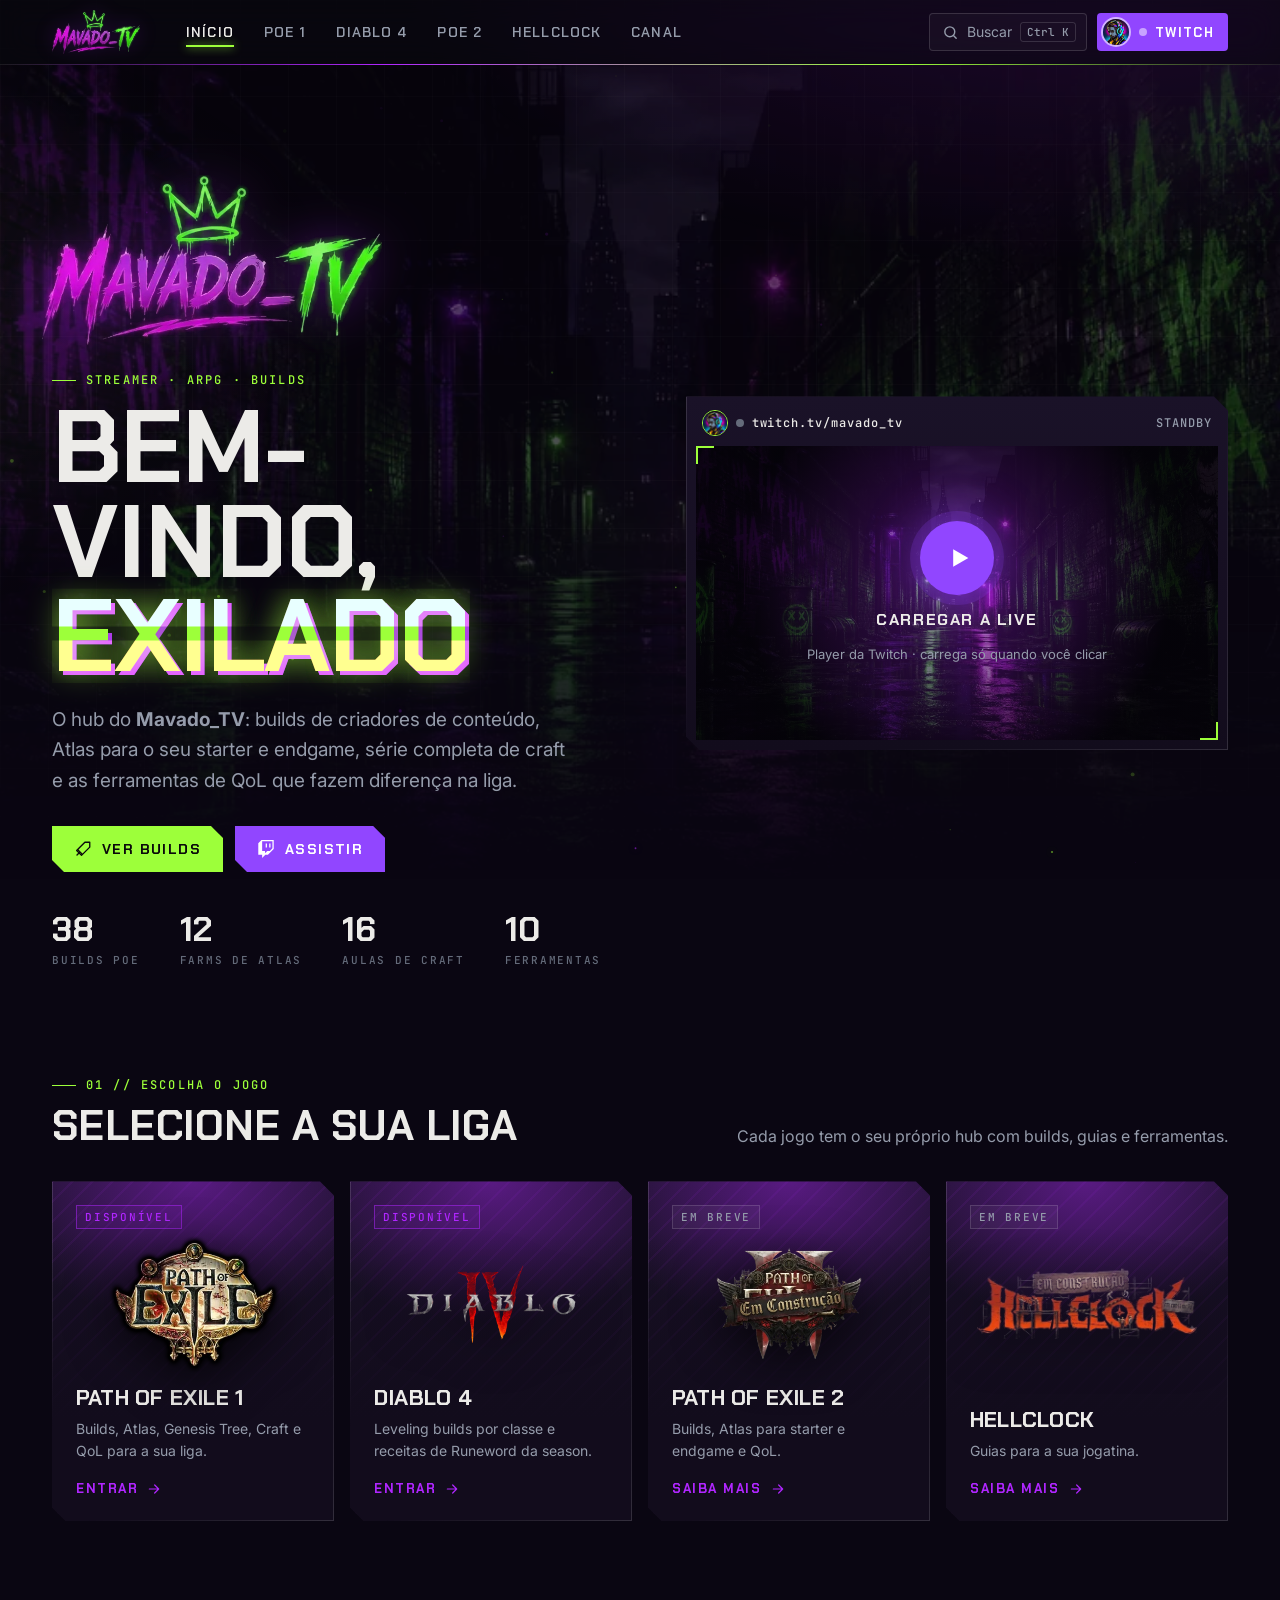
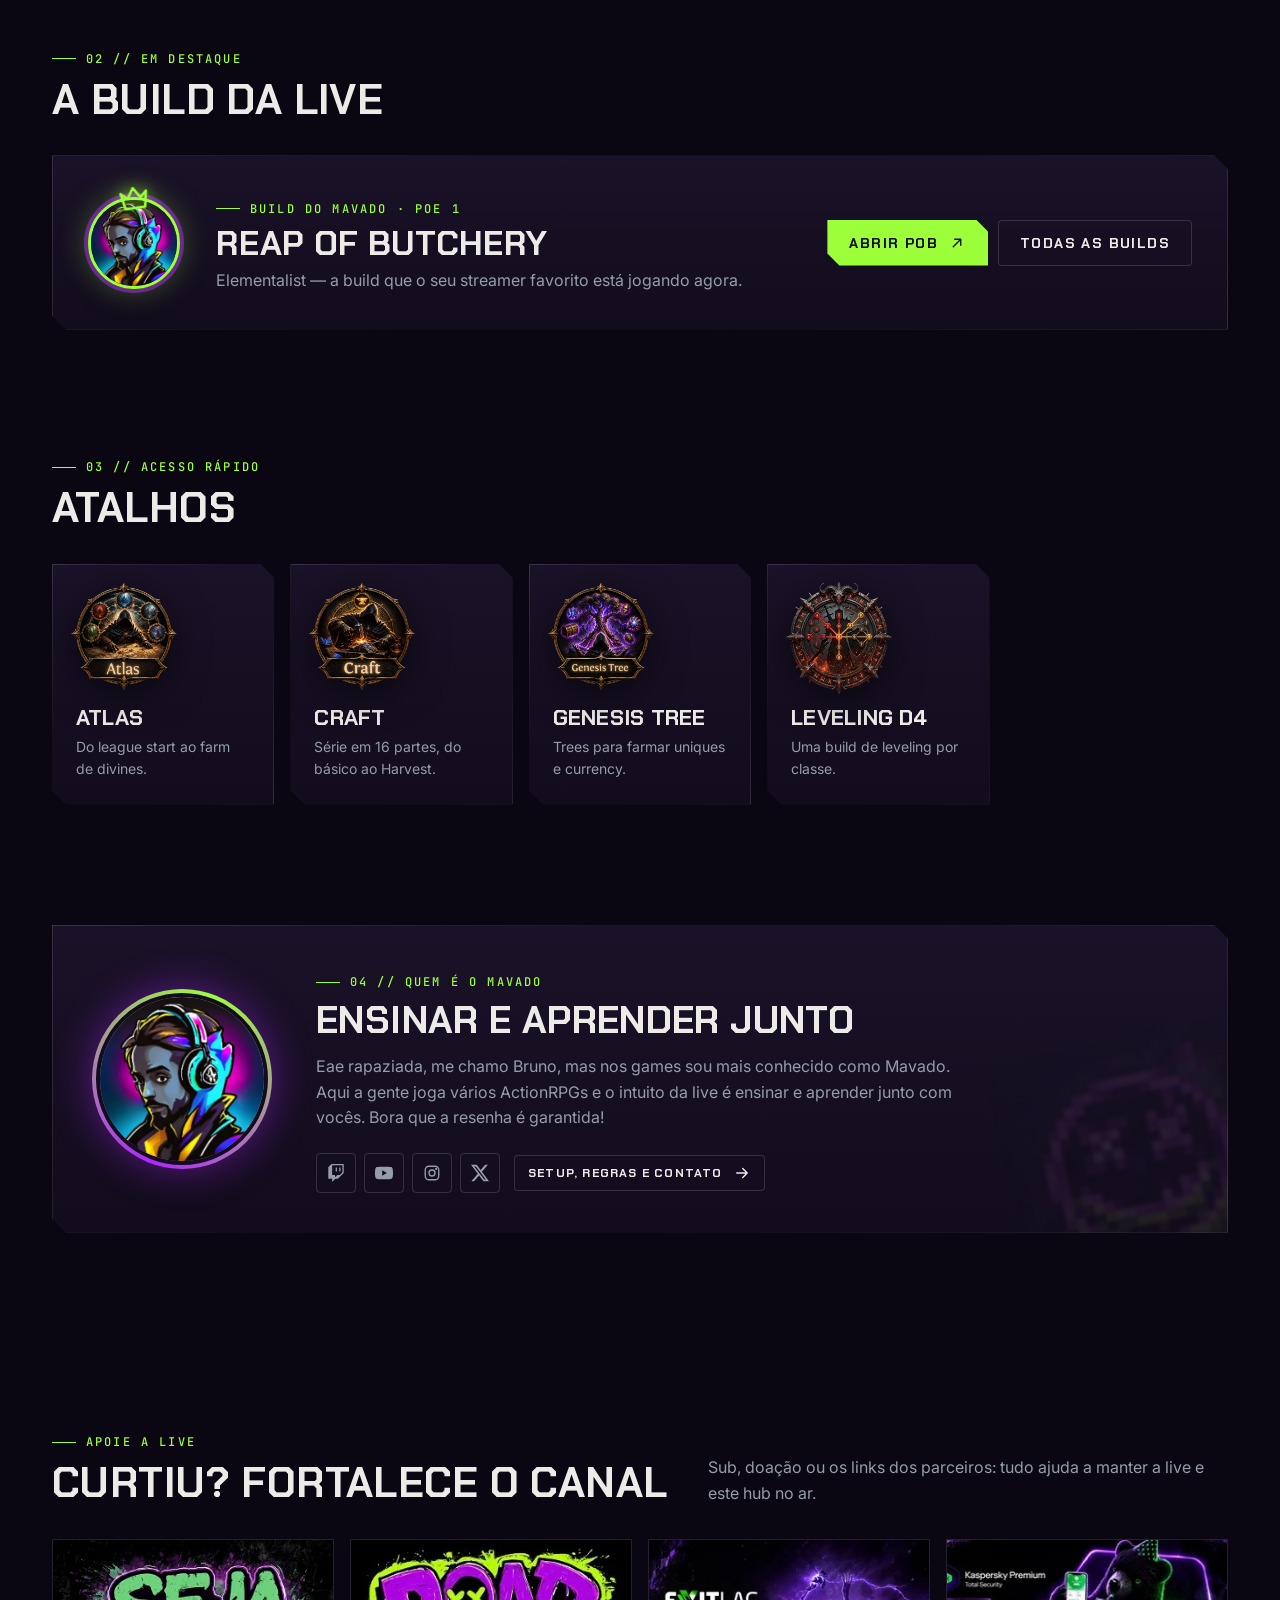
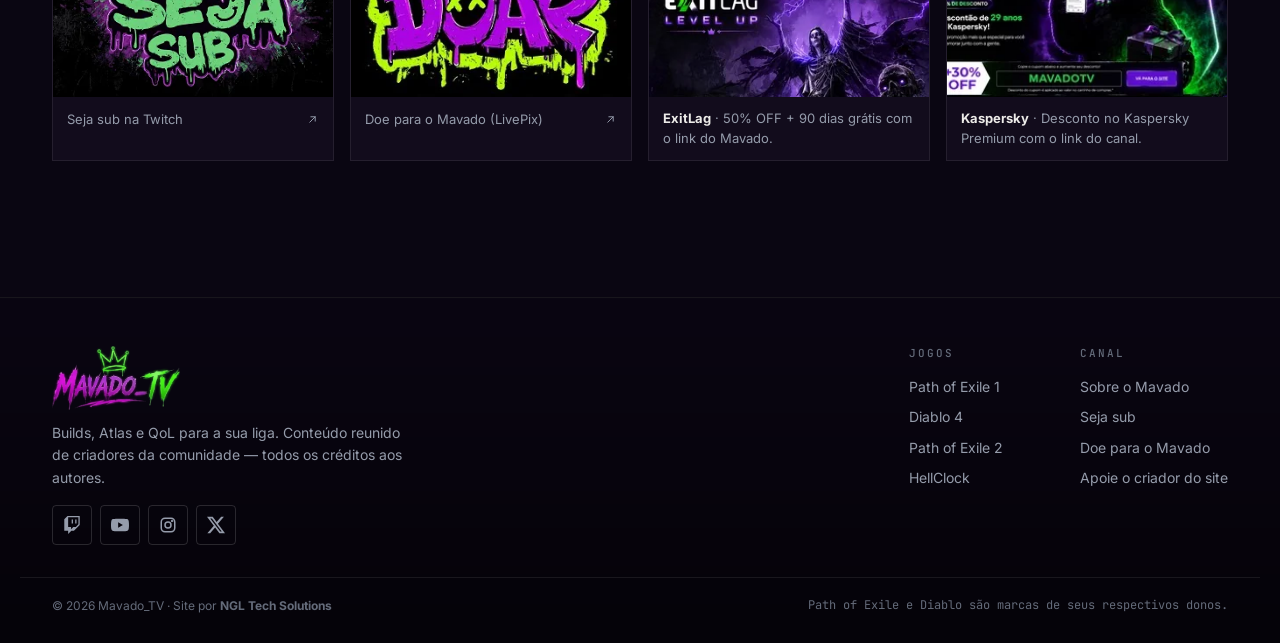
==== commit 7de5c787: "Troca crédito do site para NGL Tech Solutions Co-Authored-By: Claude Opus 5.5 <noreply@anthropic.com" ====
--- a/index.html
+++ b/index.html
@@ -94,7 +94,7 @@
       </div>
     </div>
     <div class="footer__base">
-      <span>© <span id="year"></span> Mavado_TV · Site por <a href="https://twitch.tv/pwnage_1" target="_blank" rel="noopener">Pwnage</a></span>
+      <span>© <span id="year"></span> Mavado_TV · Site por <strong>NGL Tech Solutions</strong></span>
       <span class="mono">Path of Exile e Diablo são marcas de seus respectivos donos.</span>
     </div>
   </footer>
